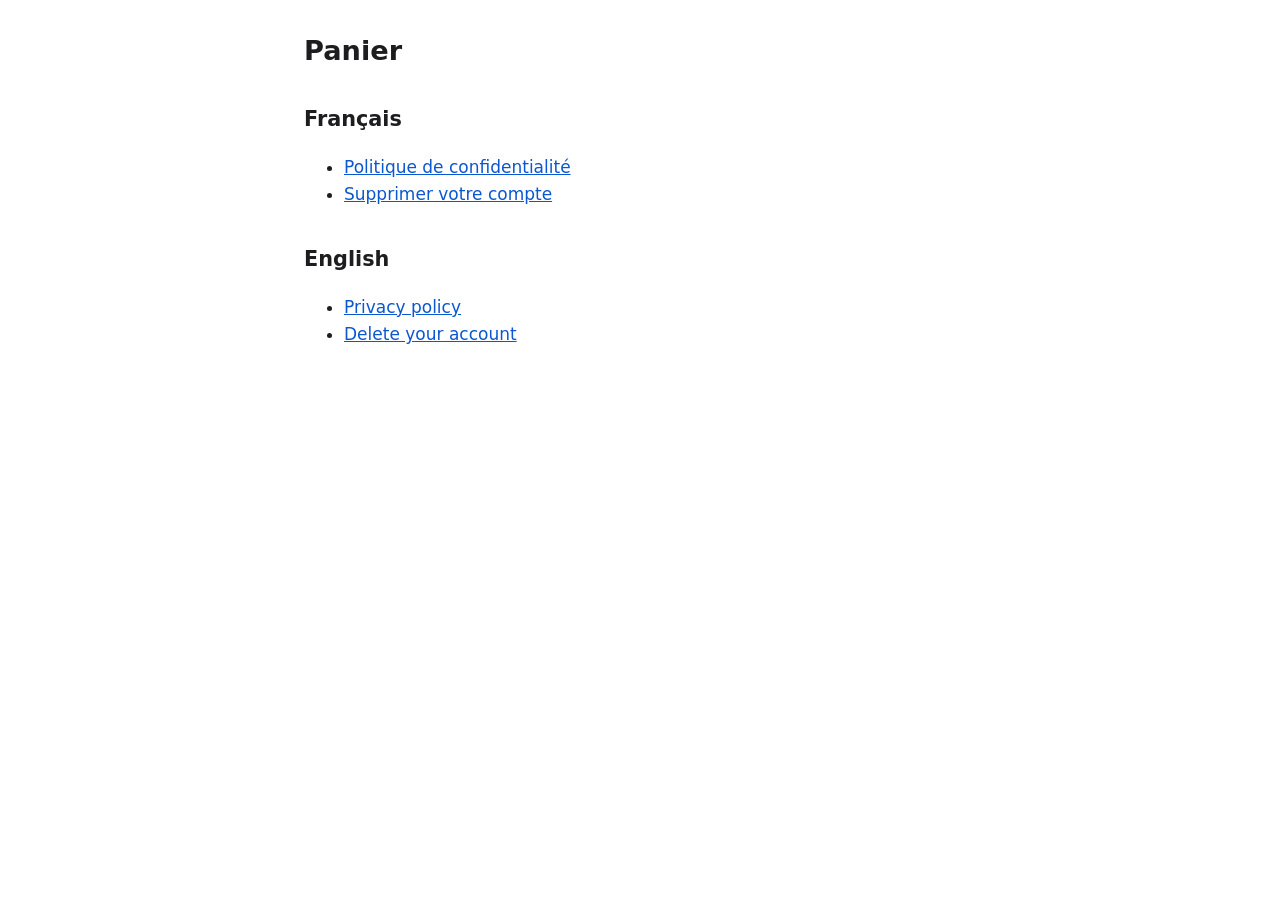
==== index.html @ aef0bb88 "Update the privacy pages" ====
<!doctype html>
<html lang="fr">
<head>
<meta charset="utf-8">
<meta name="viewport" content="width=device-width, initial-scale=1">
<title>Panier</title>
<style>
:root { color-scheme: light dark; --fg: #1d1d1f; --bg: #fff; --muted: #5f6368; --link: #0b57d0; }
@media (prefers-color-scheme: dark) { :root { --fg: #e8eaed; --bg: #1b1b1d; --muted: #a0a4a8; --link: #8ab4f8; } }
body { background: var(--bg); color: var(--fg); font: 17px/1.6 system-ui, sans-serif;
       max-width: 42rem; margin: 0 auto; padding: 1rem 16px 4rem; }
a { color: var(--link); }
nav { color: var(--muted); font-size: 15px; margin-bottom: 1.5rem; }
h1 { font-size: 1.7rem; line-height: 1.25; }
h2 { font-size: 1.3rem; margin-top: 2.2rem; }
h3 { font-size: 1.1rem; margin-top: 1.6rem; }
</style>
</head>
<body>
<main>
<h1>Panier</h1>
<h2>Français</h2>
<ul>
<li><a href="privacy-policy.html">Politique de confidentialité</a></li>
<li><a href="account-deletion.html">Supprimer votre compte</a></li>
</ul>
<h2>English</h2>
<ul>
<li><a href="privacy-policy.en.html">Privacy policy</a></li>
<li><a href="account-deletion.en.html">Delete your account</a></li>
</ul>
</main>
</body>
</html>
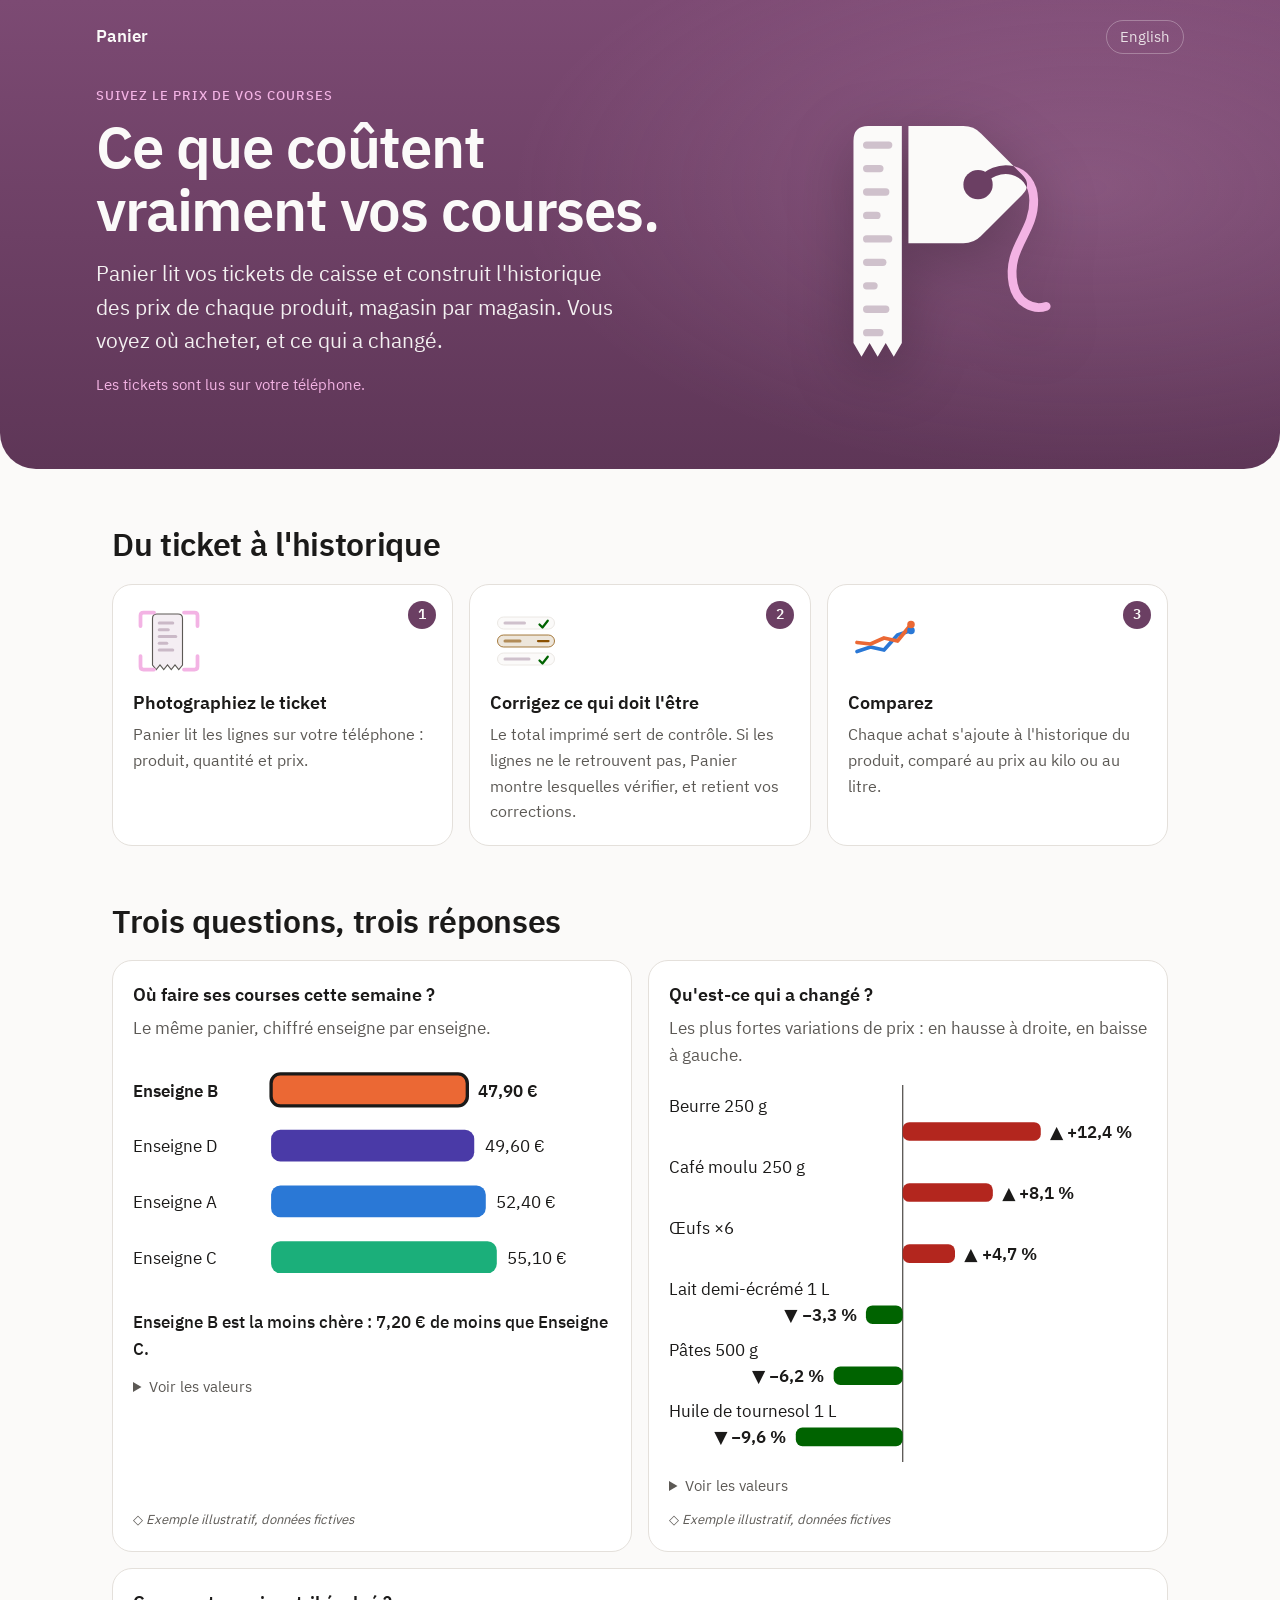
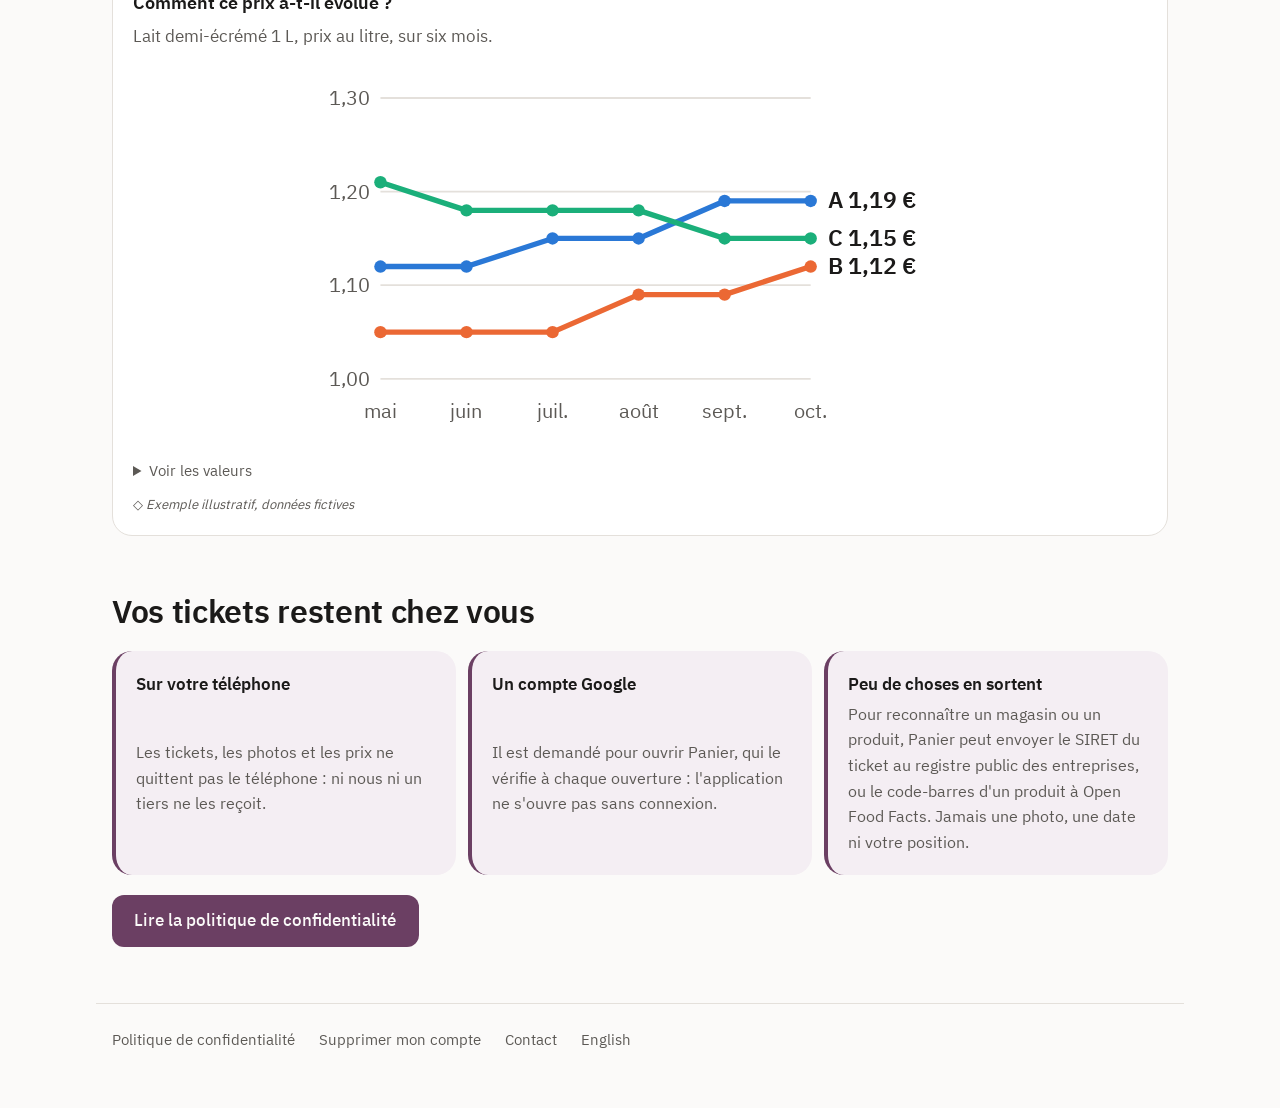
==== commit c8b76896: "Update the privacy pages" ====
--- a/index.html
+++ b/index.html
@@ -3,32 +3,44 @@
 <head>
 <meta charset="utf-8">
 <meta name="viewport" content="width=device-width, initial-scale=1">
-<title>Panier</title>
-<style>
-:root { color-scheme: light dark; --fg: #1d1d1f; --bg: #fff; --muted: #5f6368; --link: #0b57d0; }
-@media (prefers-color-scheme: dark) { :root { --fg: #e8eaed; --bg: #1b1b1d; --muted: #a0a4a8; --link: #8ab4f8; } }
-body { background: var(--bg); color: var(--fg); font: 17px/1.6 system-ui, sans-serif;
-       max-width: 42rem; margin: 0 auto; padding: 1rem 16px 4rem; }
-a { color: var(--link); }
-nav { color: var(--muted); font-size: 15px; margin-bottom: 1.5rem; }
-h1 { font-size: 1.7rem; line-height: 1.25; }
-h2 { font-size: 1.3rem; margin-top: 2.2rem; }
-h3 { font-size: 1.1rem; margin-top: 1.6rem; }
-</style>
+<title>Panier — ce que coûtent vraiment vos courses</title>
+<meta name="description" content="Panier lit vos tickets de caisse et construit l&#x27;historique des prix de chaque produit, magasin par magasin.">
+<meta name="theme-color" content="#6B3F63">
+<meta property="og:title" content="Panier — ce que coûtent vraiment vos courses">
+<meta property="og:description" content="Panier lit vos tickets de caisse et construit l&#x27;historique des prix de chaque produit, magasin par magasin.">
+<meta property="og:image" content="https://kaviniprod.github.io/panier-privacy/icon-512.png">
+<link rel="icon" href="favicon.svg" type="image/svg+xml">
+<link rel="apple-touch-icon" href="icon-512.png">
+<link rel="stylesheet" href="home.css">
 </head>
 <body>
-<main>
-<h1>Panier</h1>
-<h2>Français</h2>
-<ul>
-<li><a href="privacy-policy.html">Politique de confidentialité</a></li>
-<li><a href="account-deletion.html">Supprimer votre compte</a></li>
-</ul>
-<h2>English</h2>
-<ul>
-<li><a href="privacy-policy.en.html">Privacy policy</a></li>
-<li><a href="account-deletion.en.html">Delete your account</a></li>
-</ul>
+<a class="skip" href="#main">Aller au contenu</a>
+<header class="hero">
+<nav class="top"><span class="brand">Panier</span><a href="index.en.html" hreflang="en">English</a></nav>
+<div class="hero-grid">
+<div>
+<p class="eyebrow">Suivez le prix de vos courses</p>
+<h1>Ce que coûtent vraiment vos courses.</h1>
+<p class="lead">Panier lit vos tickets de caisse et construit l&#x27;historique des prix de chaque produit, magasin par magasin. Vous voyez où acheter, et ce qui a changé.</p>
+<p class="hero-note">Les tickets sont lus sur votre téléphone.</p>
+</div>
+<div class="hero-mark"><svg role="img" aria-label="Panier" class="mark" xmlns="http://www.w3.org/2000/svg" viewBox="300 262 424 500"><defs></defs><clipPath id="tag"><path d="M450 208 H600 Q628 208 648 228 L760 340 Q788 368 760 396 L648 508 Q628 528 600 528 H450 Z"/></clipPath><g transform="translate(512 512) scale(0.73) translate(-570 -523)"><path d="M640 368 C 690 300, 790 318, 792 410 C 794 500, 716 540, 736 640 C 746 690, 790 712, 826 700" fill="none" stroke="#F3B3E4" stroke-width="24" stroke-linecap="round"/><path d="M450 208 H600 Q628 208 648 228 L760 340 Q788 368 760 396 L648 508 Q628 528 600 528 H450 Z" fill="#FBFAF9"/><path d="M300 248 Q300 208 340 208 H432 V800 L410 838 L388 800 L366 838 L344 800 L322 838 L300 800 Z" fill="#FBFAF9"/><rect x="326" y="250" width="80" height="20" rx="10" fill="#6B3F63" opacity=".3"/><rect x="326" y="314" width="56" height="20" rx="10" fill="#6B3F63" opacity=".3"/><rect x="326" y="378" width="72" height="20" rx="10" fill="#6B3F63" opacity=".3"/><rect x="326" y="442" width="48" height="20" rx="10" fill="#6B3F63" opacity=".3"/><rect x="326" y="506" width="80" height="20" rx="10" fill="#6B3F63" opacity=".3"/><rect x="326" y="570" width="64" height="20" rx="10" fill="#6B3F63" opacity=".3"/><rect x="326" y="634" width="40" height="20" rx="10" fill="#6B3F63" opacity=".3"/><rect x="326" y="698" width="72" height="20" rx="10" fill="#6B3F63" opacity=".3"/><rect x="326" y="762" width="56" height="20" rx="10" fill="#6B3F63" opacity=".3"/><path d="M640 368 C 690 300, 790 318, 792 410 C 794 500, 716 540, 736 640 C 746 690, 790 712, 826 700" fill="none" stroke="#6B3F63" stroke-width="24" stroke-linecap="round" clip-path="url(#tag)"/><circle cx="640" cy="368" r="40" fill="#6B3F63"/></g></svg>
+</div>
+</div>
+</header>
+<main id="main">
+<section aria-labelledby="steps"><h2 id="steps">Du ticket à l&#x27;historique</h2><ol class="steps"><li class="card step"><svg viewBox="0 0 96 96" aria-hidden="true" class="icon"><path d="M26 18 Q26 12 32 12 H60 Q66 12 66 18 V80 L61 86 L56 80 L51 86 L46 80 L41 86 L36 80 L31 86 L26 80 Z" fill="var(--tint)" stroke="var(--muted)" stroke-width="1.5"/><rect x="33" y="22" width="22" height="4" rx="2" fill="var(--plum)" opacity=".3"/><rect x="33" y="31" width="16" height="4" rx="2" fill="var(--plum)" opacity=".3"/><rect x="33" y="40" width="26" height="4" rx="2" fill="var(--plum)" opacity=".3"/><rect x="33" y="49" width="14" height="4" rx="2" fill="var(--plum)" opacity=".3"/><rect x="33" y="58" width="22" height="4" rx="2" fill="var(--plum)" opacity=".3"/><path d="M10 28 V14 Q10 10 14 10 H28 M68 10 H82 Q86 10 86 14 V28 M86 68 V82 Q86 86 82 86 H68 M28 86 H14 Q10 86 10 82 V68" fill="none" stroke="var(--pink)" stroke-width="5" stroke-linecap="round"/></svg><h3>Photographiez le ticket</h3><p>Panier lit les lignes sur votre téléphone : produit, quantité et prix.</p></li><li class="card step"><svg viewBox="0 0 96 96" aria-hidden="true" class="icon"><rect x="10" y="16" width="76" height="16" rx="8" fill="var(--paper)" stroke="var(--line)"/><rect x="18" y="22" width="30" height="4" rx="2" fill="var(--plum)" opacity=".3"/><rect x="10" y="40" width="76" height="16" rx="8" fill="var(--warnwash)" stroke="var(--warn)"/><rect x="18" y="46" width="24" height="4" rx="2" fill="var(--warn)" opacity=".6"/><rect x="10" y="64" width="76" height="16" rx="8" fill="var(--paper)" stroke="var(--line)"/><rect x="18" y="70" width="36" height="4" rx="2" fill="var(--plum)" opacity=".3"/><path d="M66 26 L70 30 L77 21 M66 74 L70 78 L77 69" fill="none" stroke="var(--fall)" stroke-width="3" stroke-linecap="round" stroke-linejoin="round"/><path d="M64 48 H78" stroke="var(--warn)" stroke-width="3" stroke-linecap="round"/></svg><h3>Corrigez ce qui doit l&#x27;être</h3><p>Le total imprimé sert de contrôle. Si les lignes ne le retrouvent pas, Panier montre lesquelles vérifier, et retient vos corrections.</p></li><li class="card step"><svg viewBox="0 0 96 96" aria-hidden="true" class="icon"><line x1="10" x2="86" y1="76" y2="76" class="grid"/><polyline points="12,62 30,56 48,60 66,40 84,34" fill="none" stroke="var(--s0)" stroke-width="5" stroke-linecap="round" stroke-linejoin="round"/><polyline points="12,50 30,52 48,44 66,48 84,26" fill="none" stroke="var(--s1)" stroke-width="5" stroke-linecap="round" stroke-linejoin="round"/><circle cx="84" cy="34" r="5" fill="var(--s0)"/><circle cx="84" cy="26" r="5" fill="var(--s1)"/></svg><h3>Comparez</h3><p>Chaque achat s&#x27;ajoute à l&#x27;historique du produit, comparé au prix au kilo ou au litre.</p></li></ol></section>
+<section aria-labelledby="charts"><h2 id="charts">Trois questions, trois réponses</h2>
+<div class="charts">
+<article class="card chart-card" id="basket"><h3>Où faire ses courses cette semaine ?</h3><p class="muted">Le même panier, chiffré enseigne par enseigne.</p><svg viewBox="0 0 360 180" role="img" aria-labelledby="t-basket" class="chart"><title id="t-basket">Barres horizontales : prix d&#x27;un même panier par enseigne. Enseigne B 47,90 € (la moins chère); Enseigne D 49,60 €; Enseigne A 52,40 €; Enseigne C 55,10 €.</title><g class="bar" style="--i:0"><text x="0" y="29" class="lab strong">Enseigne B</text><rect x="104" y="12" width="147.8" height="24" rx="7" fill="var(--s1)" class="best"/><text x="259.8" y="29" class="val strong">47,90 €</text></g><g class="bar" style="--i:1"><text x="0" y="71" class="lab">Enseigne D</text><rect x="104" y="54" width="153.0" height="24" rx="7" fill="var(--s3)"/><text x="265.0" y="71" class="val">49,60 €</text></g><g class="bar" style="--i:2"><text x="0" y="113" class="lab">Enseigne A</text><rect x="104" y="96" width="161.7" height="24" rx="7" fill="var(--s0)"/><text x="273.7" y="113" class="val">52,40 €</text></g><g class="bar" style="--i:3"><text x="0" y="155" class="lab">Enseigne C</text><rect x="104" y="138" width="170.0" height="24" rx="7" fill="var(--s2)"/><text x="282.0" y="155" class="val">55,10 €</text></g></svg><p class="gap">Enseigne B est la moins chère : 7,20 € de moins que Enseigne C.</p><details><summary>Voir les valeurs</summary><ul class="values"><li>Enseigne B 47,90 € (la moins chère)</li><li>Enseigne D 49,60 €</li><li>Enseigne A 52,40 €</li><li>Enseigne C 55,10 €</li></ul></details><p class="sample">Exemple illustratif, données fictives</p></article>
+<article class="card chart-card" id="movers"><h3>Qu&#x27;est-ce qui a changé ?</h3><p class="muted">Les plus fortes variations de prix : en hausse à droite, en baisse à gauche.</p><svg viewBox="0 0 360 284" role="img" aria-labelledby="t-movers" class="chart"><title id="t-movers">Barres divergentes : variation de prix par produit. Beurre 250 g +12,4 % (hausse); Café moulu 250 g +8,1 % (hausse); Œufs ×6 +4,7 % (hausse); Lait demi-écrémé 1 L −3,3 % (baisse); Pâtes 500 g −6,2 % (baisse); Huile de tournesol 1 L −9,6 % (baisse).</title><line x1="176" x2="176" y1="0" y2="284" class="grid axisline"/><g class="bar" style="--i:0"><text x="0" y="20" class="lab">Beurre 250 g</text><rect x="176" y="28" width="104.0" height="14" rx="5" fill="var(--rise)"/><text x="287.0" y="40" class="val strong" text-anchor="start" fill="var(--rise)">▲ +12,4 %</text></g><g class="bar" style="--i:1"><text x="0" y="66" class="lab">Café moulu 250 g</text><rect x="176" y="74" width="67.9" height="14" rx="5" fill="var(--rise)"/><text x="250.9" y="86" class="val strong" text-anchor="start" fill="var(--rise)">▲ +8,1 %</text></g><g class="bar" style="--i:2"><text x="0" y="112" class="lab">Œufs ×6</text><rect x="176" y="120" width="39.4" height="14" rx="5" fill="var(--rise)"/><text x="222.4" y="132" class="val strong" text-anchor="start" fill="var(--rise)">▲ +4,7 %</text></g><g class="bar" style="--i:3"><text x="0" y="158" class="lab">Lait demi-écrémé 1 L</text><rect x="148.3" y="166" width="27.7" height="14" rx="5" fill="var(--fall)"/><text x="141.3" y="178" class="val strong" text-anchor="end" fill="var(--fall)">▼ −3,3 %</text></g><g class="bar" style="--i:4"><text x="0" y="204" class="lab">Pâtes 500 g</text><rect x="124.0" y="212" width="52.0" height="14" rx="5" fill="var(--fall)"/><text x="117.0" y="224" class="val strong" text-anchor="end" fill="var(--fall)">▼ −6,2 %</text></g><g class="bar" style="--i:5"><text x="0" y="250" class="lab">Huile de tournesol 1 L</text><rect x="95.5" y="258" width="80.5" height="14" rx="5" fill="var(--fall)"/><text x="88.5" y="270" class="val strong" text-anchor="end" fill="var(--fall)">▼ −9,6 %</text></g></svg><details><summary>Voir les valeurs</summary><ul class="values"><li>Beurre 250 g +12,4 % (hausse)</li><li>Café moulu 250 g +8,1 % (hausse)</li><li>Œufs ×6 +4,7 % (hausse)</li><li>Lait demi-écrémé 1 L −3,3 % (baisse)</li><li>Pâtes 500 g −6,2 % (baisse)</li><li>Huile de tournesol 1 L −9,6 % (baisse)</li></ul></details><p class="sample">Exemple illustratif, données fictives</p></article>
+<article class="card chart-card" id="history"><h3>Comment ce prix a-t-il évolué ?</h3><p class="muted">Lait demi-écrémé 1 L, prix au litre, sur six mois.</p><svg viewBox="0 0 360 214" role="img" aria-labelledby="t-history" class="chart"><title id="t-history">Courbes : Lait demi-écrémé 1 L, prix au litre par mois, pour trois enseignes. Enseigne A : mai 1,12, juin 1,12, juil. 1,15, août 1,15, sept. 1,19, oct. 1,19; Enseigne B : mai 1,05, juin 1,05, juil. 1,05, août 1,09, sept. 1,09, oct. 1,12; Enseigne C : mai 1,21, juin 1,18, juil. 1,18, août 1,18, sept. 1,15, oct. 1,15.</title><line x1="34" x2="276" y1="176.0" y2="176.0" class="grid"/><text x="28" y="180.0" class="axis" text-anchor="end">1,00</text><line x1="34" x2="276" y1="123.3" y2="123.3" class="grid"/><text x="28" y="127.3" class="axis" text-anchor="end">1,10</text><line x1="34" x2="276" y1="70.7" y2="70.7" class="grid"/><text x="28" y="74.7" class="axis" text-anchor="end">1,20</text><line x1="34" x2="276" y1="18.0" y2="18.0" class="grid"/><text x="28" y="22.0" class="axis" text-anchor="end">1,30</text><text x="34.0" y="198" class="axis" text-anchor="middle">mai</text><text x="82.4" y="198" class="axis" text-anchor="middle">juin</text><text x="130.8" y="198" class="axis" text-anchor="middle">juil.</text><text x="179.2" y="198" class="axis" text-anchor="middle">août</text><text x="227.6" y="198" class="axis" text-anchor="middle">sept.</text><text x="276.0" y="198" class="axis" text-anchor="middle">oct.</text><g class="line" style="--i:0"><polyline points="34.0,112.8 82.4,112.8 130.8,97.0 179.2,97.0 227.6,75.9 276.0,75.9" fill="none" stroke="var(--s0)" stroke-width="3" stroke-linejoin="round" stroke-linecap="round"/><circle cx="34.0" cy="112.8" r="3.5" fill="var(--s0)"/><circle cx="82.4" cy="112.8" r="3.5" fill="var(--s0)"/><circle cx="130.8" cy="97.0" r="3.5" fill="var(--s0)"/><circle cx="179.2" cy="97.0" r="3.5" fill="var(--s0)"/><circle cx="227.6" cy="75.9" r="3.5" fill="var(--s0)"/><circle cx="276.0" cy="75.9" r="3.5" fill="var(--s0)"/></g><g class="line" style="--i:1"><polyline points="34.0,149.7 82.4,149.7 130.8,149.7 179.2,128.6 227.6,128.6 276.0,112.8" fill="none" stroke="var(--s1)" stroke-width="3" stroke-linejoin="round" stroke-linecap="round"/><circle cx="34.0" cy="149.7" r="3.5" fill="var(--s1)"/><circle cx="82.4" cy="149.7" r="3.5" fill="var(--s1)"/><circle cx="130.8" cy="149.7" r="3.5" fill="var(--s1)"/><circle cx="179.2" cy="128.6" r="3.5" fill="var(--s1)"/><circle cx="227.6" cy="128.6" r="3.5" fill="var(--s1)"/><circle cx="276.0" cy="112.8" r="3.5" fill="var(--s1)"/></g><g class="line" style="--i:2"><polyline points="34.0,65.4 82.4,81.2 130.8,81.2 179.2,81.2 227.6,97.0 276.0,97.0" fill="none" stroke="var(--s2)" stroke-width="3" stroke-linejoin="round" stroke-linecap="round"/><circle cx="34.0" cy="65.4" r="3.5" fill="var(--s2)"/><circle cx="82.4" cy="81.2" r="3.5" fill="var(--s2)"/><circle cx="130.8" cy="81.2" r="3.5" fill="var(--s2)"/><circle cx="179.2" cy="81.2" r="3.5" fill="var(--s2)"/><circle cx="227.6" cy="97.0" r="3.5" fill="var(--s2)"/><circle cx="276.0" cy="97.0" r="3.5" fill="var(--s2)"/></g><text x="286" y="79.9" class="lab strong" fill="var(--s0)">A 1,19 €</text><text x="286" y="101.0" class="lab strong" fill="var(--s2)">C 1,15 €</text><text x="286" y="116.8" class="lab strong" fill="var(--s1)">B 1,12 €</text></svg><details><summary>Voir les valeurs</summary><ul class="values"><li>Enseigne A : mai 1,12, juin 1,12, juil. 1,15, août 1,15, sept. 1,19, oct. 1,19</li><li>Enseigne B : mai 1,05, juin 1,05, juil. 1,05, août 1,09, sept. 1,09, oct. 1,12</li><li>Enseigne C : mai 1,21, juin 1,18, juil. 1,18, août 1,18, sept. 1,15, oct. 1,15</li></ul></details><p class="sample">Exemple illustratif, données fictives</p></article>
+</div></section>
+<section aria-labelledby="privacy" class="privacy"><h2 id="privacy">Vos tickets restent chez vous</h2>
+<ul class="privacy-list"><li><strong>Sur votre téléphone</strong><span>Les tickets, les photos et les prix ne quittent pas le téléphone : ni nous ni un tiers ne les reçoit.</span></li><li><strong>Un compte Google</strong><span>Il est demandé pour ouvrir Panier, qui le vérifie à chaque ouverture : l&#x27;application ne s&#x27;ouvre pas sans connexion.</span></li><li><strong>Peu de choses en sortent</strong><span>Pour reconnaître un magasin ou un produit, Panier peut envoyer le SIRET du ticket au registre public des entreprises, ou le code-barres d&#x27;un produit à Open Food Facts. Jamais une photo, une date ni votre position.</span></li></ul>
+<p><a class="button" href="privacy-policy.html">Lire la politique de confidentialité</a></p></section>
 </main>
+<footer><a href="privacy-policy.html">Politique de confidentialité</a><a href="account-deletion.html">Supprimer mon compte</a>
+<a href="mailto:contact.kavini@gmail.com">Contact</a><a href="index.en.html" hreflang="en">English</a></footer>
 </body>
 </html>
--- a/home.css
+++ b/home.css
@@ -0,0 +1,114 @@
+/* Panier's home page. Colours are lib/theme.dart's (PanierColors, light and dark
+   each chosen against their own ground) and the logo's plum; the type is the
+   IBM Plex the app bundles, served from this folder. */
+@font-face { font-family: "IBM Plex Sans"; font-weight: 400; font-display: swap; src: url("fonts/IBMPlexSans-Regular.ttf") format("truetype"); }
+@font-face { font-family: "IBM Plex Sans"; font-weight: 500; font-display: swap; src: url("fonts/IBMPlexSans-Medium.ttf") format("truetype"); }
+@font-face { font-family: "IBM Plex Sans"; font-weight: 600; font-display: swap; src: url("fonts/IBMPlexSans-SemiBold.ttf") format("truetype"); }
+
+:root {
+  color-scheme: light dark;
+  --bg: #FBFAF9; --card: #FFFFFF; --text: #1B1A19; --muted: #5C5955; --line: #E4E0DB;
+  --plum: #6B3F63; --plum-top: #7C4A73; --plum-bottom: #5E3657; --pink: #F3B3E4; --paper: #FBFAF9;
+  --rise: #B3261E; --fall: #006300; --warn: #8A5000; --warnwash: #EDE6DB;
+  --s0: #2A78D6; --s1: #EB6834; --s2: #1BAF7A; --s3: #4A3AA7;
+  --tint: #F4EEF3;
+}
+@media (prefers-color-scheme: dark) {
+  :root {
+    --bg: #141413; --card: #1F1F1E; --text: #E8E6E3; --muted: #C4C1BC; --line: #44423F;
+    --rise: #FF8A80; --fall: #4AC94A; --warn: #FFB95C; --warnwash: #30281C;
+    --s0: #3987E5; --s1: #D95926; --s2: #199E70; --s3: #9085E9;
+    --tint: #231D22;
+  }
+}
+
+* { box-sizing: border-box; }
+html { -webkit-text-size-adjust: 100%; }
+body {
+  margin: 0; background: var(--bg); color: var(--text);
+  font: 400 17px/1.6 "IBM Plex Sans", system-ui, sans-serif;
+  font-variant-numeric: tabular-nums;
+}
+a { color: inherit; }
+:focus-visible { outline: 3px solid var(--pink); outline-offset: 3px; border-radius: 4px; }
+.skip { position: absolute; left: 16px; top: -4rem; background: var(--paper); color: var(--plum);
+        padding: .5rem 1rem; border-radius: 8px; z-index: 10; }
+.skip:focus { top: 12px; }
+
+/* --- hero --- */
+.hero {
+  background: radial-gradient(60rem 30rem at 85% 40%, rgba(243, 179, 228, .18), transparent 60%),
+              linear-gradient(180deg, var(--plum-top), var(--plum-bottom));
+  color: var(--paper); border-radius: 0 0 36px 36px; padding: 0 16px 56px;
+}
+.top { max-width: 68rem; margin: 0 auto; padding: 20px 0; display: flex; justify-content: space-between;
+       align-items: center; font-weight: 600; }
+.top a { font-weight: 400; text-decoration: none; opacity: .85; border: 1px solid rgba(251, 250, 249, .35);
+         padding: .25rem .8rem; border-radius: 999px; font-size: 15px; }
+.top a:hover { opacity: 1; }
+.hero-grid { max-width: 68rem; margin: 0 auto; display: grid; gap: 24px; align-items: center; padding-top: 12px; }
+.eyebrow { margin: 0 0 .5rem; color: var(--pink); font-weight: 500; letter-spacing: .08em;
+           text-transform: uppercase; font-size: 13px; }
+h1 { margin: 0 0 1rem; font-weight: 600; line-height: 1.1; letter-spacing: -.02em;
+     font-size: clamp(2.1rem, 6.5vw, 3.6rem); }
+.lead { margin: 0 0 1rem; font-size: clamp(1.05rem, 2.4vw, 1.3rem); max-width: 34rem; opacity: .95; }
+.hero-note { margin: 0; font-size: 15px; color: var(--pink); }
+.hero-mark { justify-self: center; width: min(46%, 15rem); }
+.mark { display: block; width: 100%; height: auto; filter: drop-shadow(0 18px 30px rgba(0, 0, 0, .25)); }
+@media (min-width: 760px) {
+  .hero-grid { grid-template-columns: 1.3fr 1fr; }
+  .hero { padding-bottom: 72px; }
+}
+
+/* --- body --- */
+main, footer { max-width: 68rem; margin: 0 auto; padding: 0 16px; }
+section { margin-top: 56px; }
+h2 { font-size: clamp(1.5rem, 3.6vw, 2rem); line-height: 1.2; letter-spacing: -.01em; margin: 0 0 1.25rem; font-weight: 600; }
+h3 { font-size: 1.1rem; margin: 0 0 .35rem; font-weight: 600; }
+.muted { color: var(--muted); margin: 0 0 1rem; }
+.card { background: var(--card); border: 1px solid var(--line); border-radius: 20px; padding: 20px; }
+
+.steps { list-style: none; padding: 0; margin: 0; display: grid; gap: 16px; counter-reset: step; }
+@media (min-width: 760px) { .steps { grid-template-columns: repeat(3, 1fr); } }
+.step { position: relative; counter-increment: step; }
+.step::before {
+  content: counter(step); position: absolute; top: 16px; right: 16px; width: 28px; height: 28px; border-radius: 50%;
+  background: var(--plum); color: var(--paper); font-weight: 600; font-size: 14px; display: grid; place-items: center;
+}
+.step p { margin: 0; color: var(--muted); font-size: 16px; }
+.icon { width: 72px; height: 72px; display: block; margin-bottom: 12px; }
+
+.charts { display: grid; gap: 16px; }
+@media (min-width: 760px) {
+  .charts { grid-template-columns: 1fr 1fr; }
+  #history { grid-column: 1 / -1; }
+}
+.chart-card { display: flex; flex-direction: column; }
+.chart { width: 100%; height: auto; max-width: 34rem; display: block; margin: 0 auto; overflow: visible; }
+#history .chart { max-width: 40rem; }
+.chart text { font-family: inherit; fill: var(--text); font-size: 13px; }
+.chart .axis { fill: var(--muted); font-size: 11.5px; }
+.chart .grid { stroke: var(--line); stroke-width: 1; }
+.chart .axisline { stroke: var(--muted); }
+.chart .strong { font-weight: 600; }
+.chart .best { stroke: var(--text); stroke-width: 2.5; }
+.gap { margin: .75rem 0 0; font-weight: 500; }
+details { margin-top: .75rem; font-size: 15px; }
+summary { cursor: pointer; color: var(--muted); }
+.values { margin: .5rem 0 0; padding-left: 1.2rem; color: var(--muted); }
+.sample { margin: .75rem 0 0; font-size: 13px; color: var(--muted); font-style: italic; }
+.sample::before { content: "\25C7\00a0"; font-style: normal; }
+.chart-card details { margin-bottom: auto; }
+
+.privacy-list { list-style: none; margin: 0 0 1.25rem; padding: 0; display: grid; gap: 12px; }
+@media (min-width: 760px) { .privacy-list { grid-template-columns: repeat(3, 1fr); } }
+.privacy-list li { background: var(--tint); border-radius: 20px; padding: 20px; border-left: 4px solid var(--plum); display: grid; gap: 4px; }
+.privacy-list span { color: var(--muted); font-size: 16px; }
+.button { display: inline-block; background: var(--plum); color: var(--paper); text-decoration: none; font-weight: 500;
+          padding: .75rem 1.4rem; border-radius: 12px; }
+.button:hover { filter: brightness(1.12); }
+
+footer { display: flex; flex-wrap: wrap; gap: 8px 24px; padding-top: 24px; padding-bottom: 56px; margin-top: 56px;
+         border-top: 1px solid var(--line); font-size: 15px; color: var(--muted); }
+footer a { text-decoration: none; }
+footer a:hover { text-decoration: underline; }
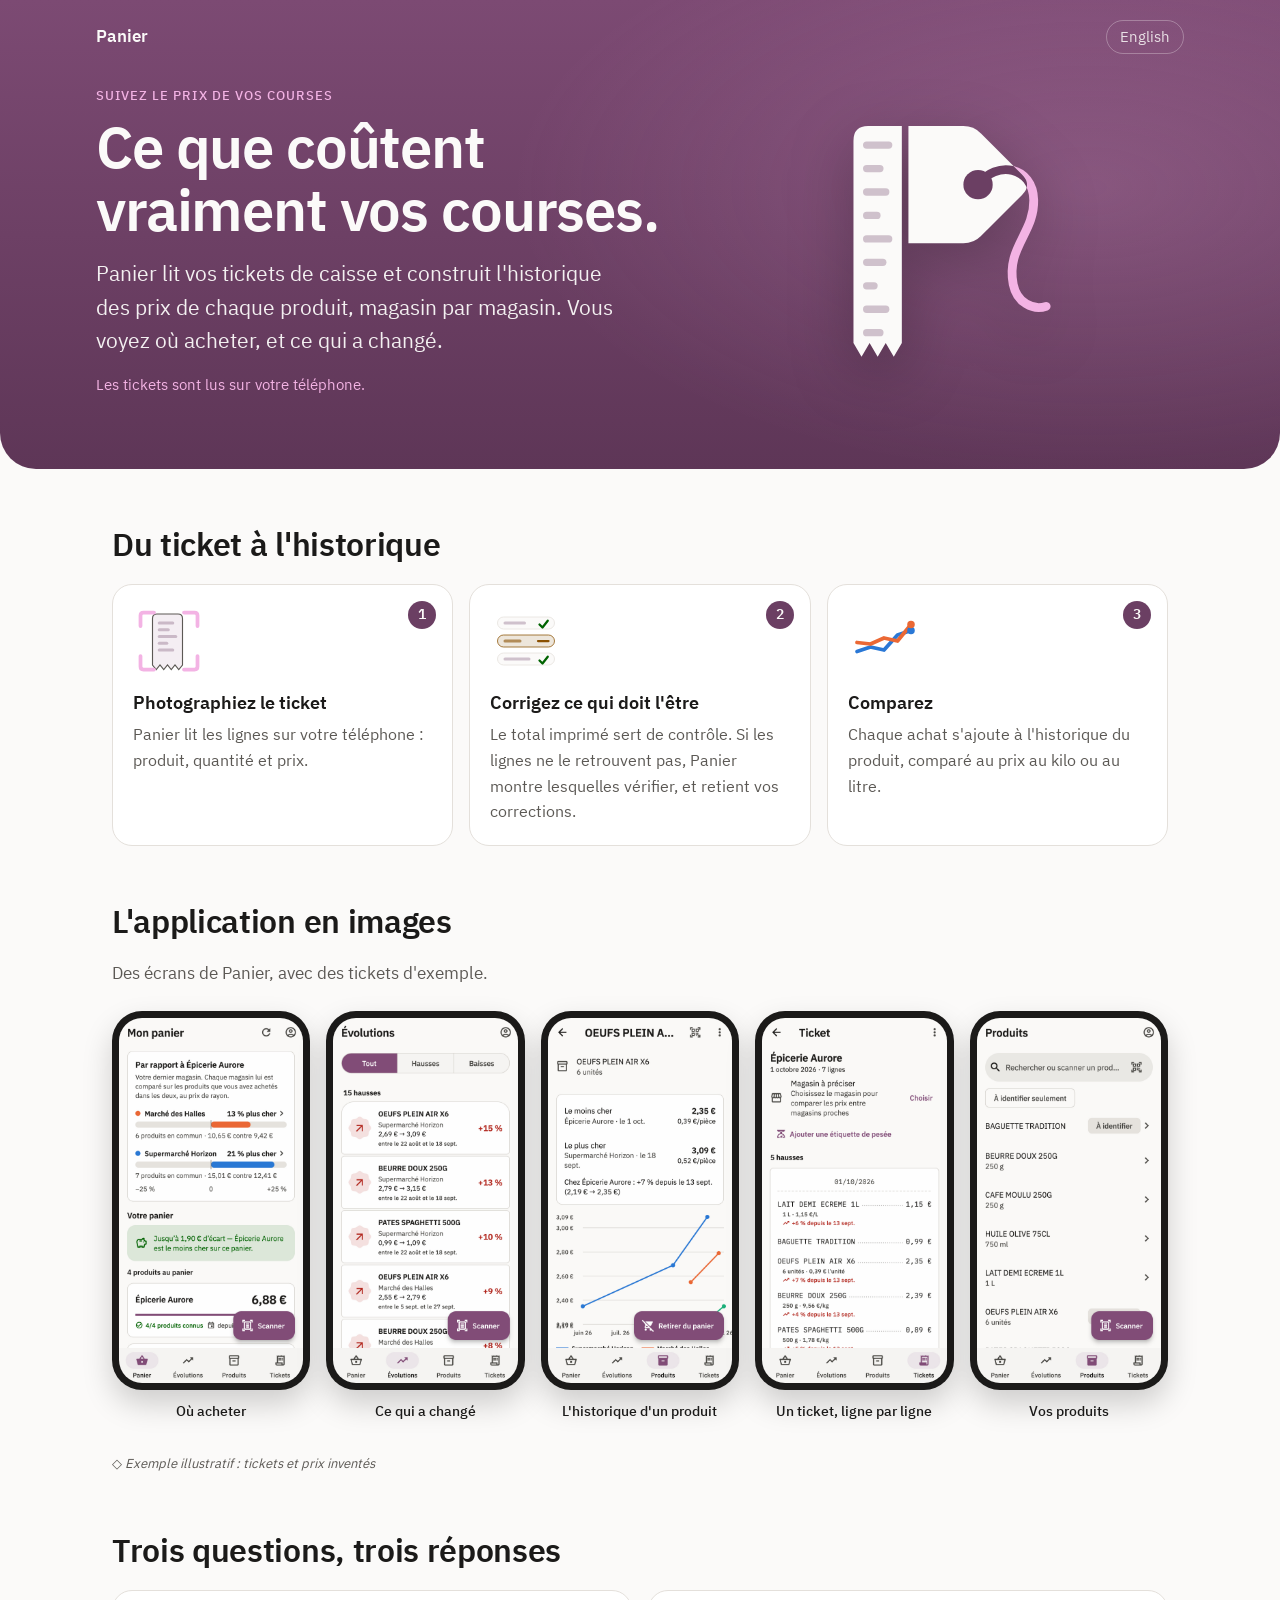
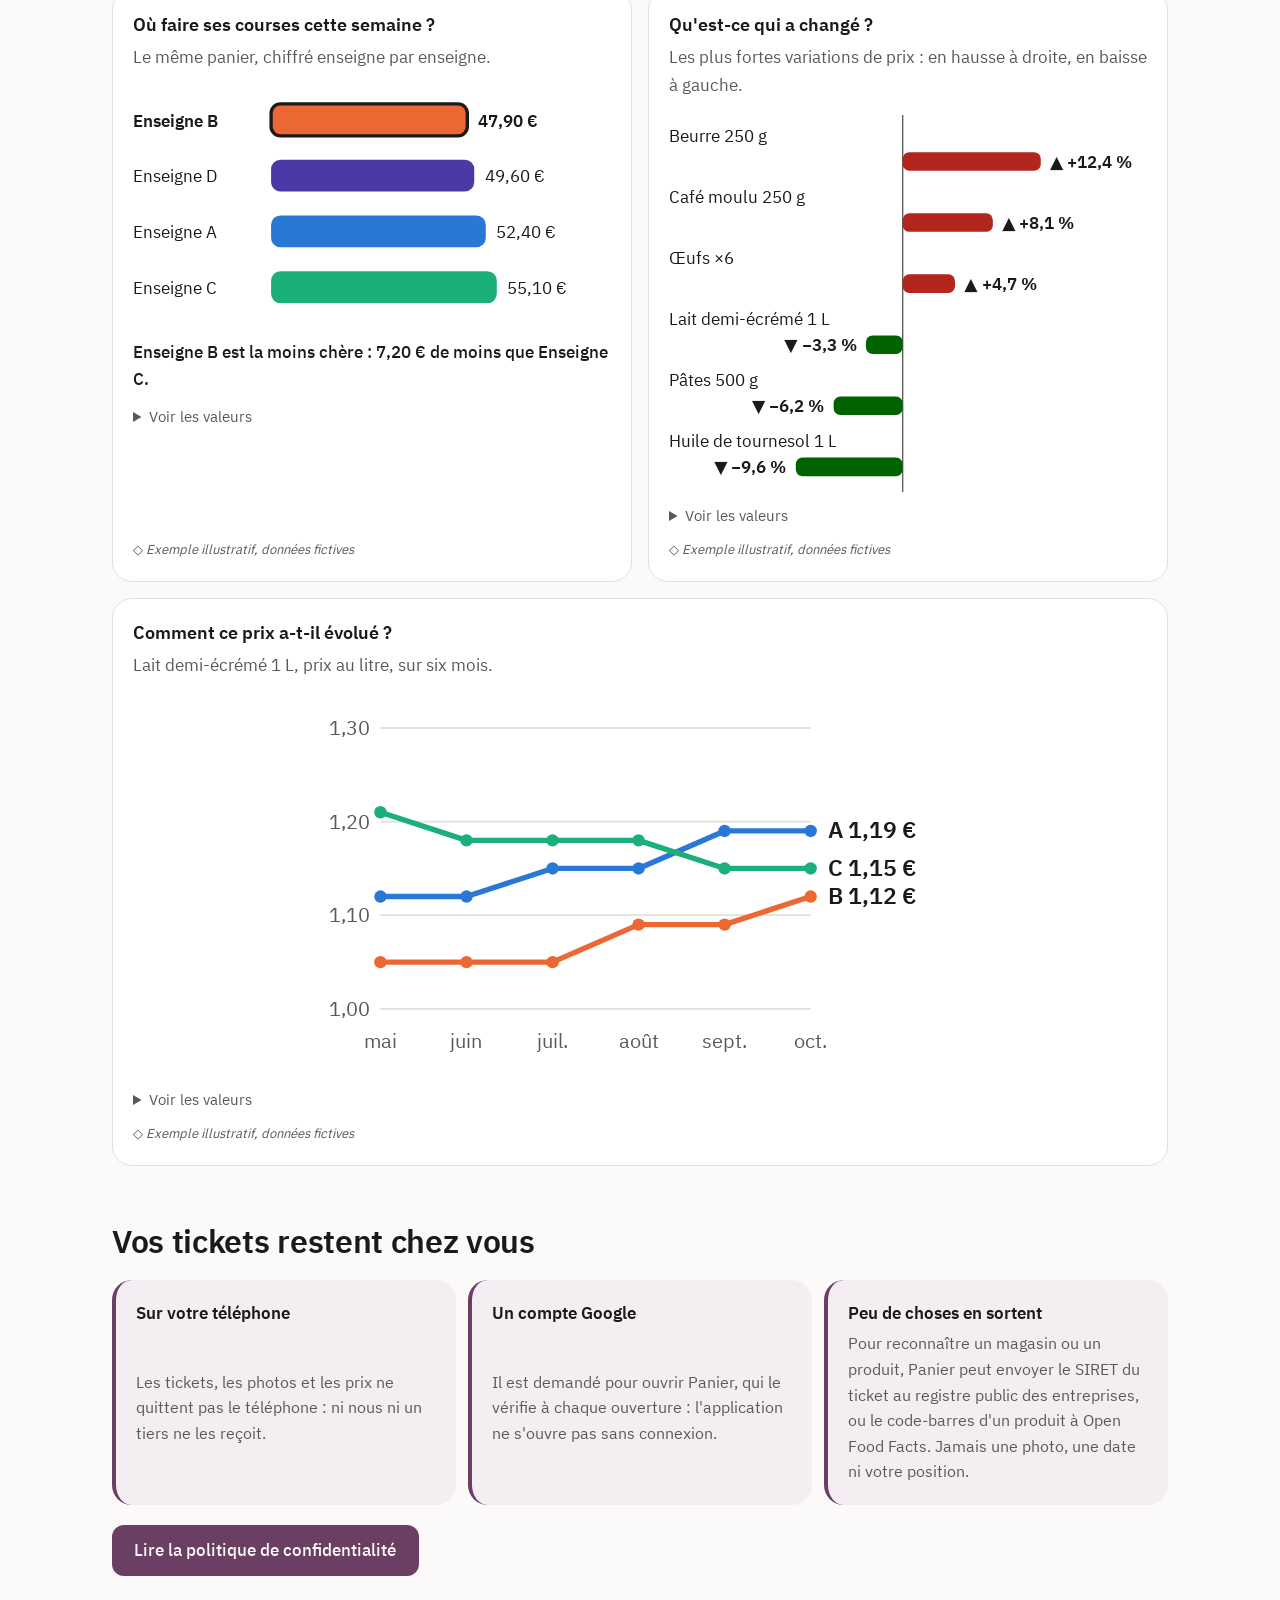
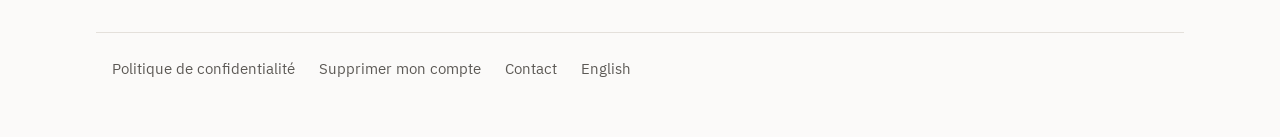
==== commit 349de21b: "Update the privacy pages" ====
--- a/index.html
+++ b/index.html
@@ -8,7 +8,9 @@
 <meta name="theme-color" content="#6B3F63">
 <meta property="og:title" content="Panier — ce que coûtent vraiment vos courses">
 <meta property="og:description" content="Panier lit vos tickets de caisse et construit l&#x27;historique des prix de chaque produit, magasin par magasin.">
-<meta property="og:image" content="https://kaviniprod.github.io/panier-privacy/icon-512.png">
+<meta property="og:image" content="https://kaviniprod.github.io/panier-privacy/feature-graphic.png">
+<meta property="og:image:width" content="1024">
+<meta property="og:image:height" content="500">
 <link rel="icon" href="favicon.svg" type="image/svg+xml">
 <link rel="apple-touch-icon" href="icon-512.png">
 <link rel="stylesheet" href="home.css">
@@ -30,6 +32,7 @@
 </header>
 <main id="main">
 <section aria-labelledby="steps"><h2 id="steps">Du ticket à l&#x27;historique</h2><ol class="steps"><li class="card step"><svg viewBox="0 0 96 96" aria-hidden="true" class="icon"><path d="M26 18 Q26 12 32 12 H60 Q66 12 66 18 V80 L61 86 L56 80 L51 86 L46 80 L41 86 L36 80 L31 86 L26 80 Z" fill="var(--tint)" stroke="var(--muted)" stroke-width="1.5"/><rect x="33" y="22" width="22" height="4" rx="2" fill="var(--plum)" opacity=".3"/><rect x="33" y="31" width="16" height="4" rx="2" fill="var(--plum)" opacity=".3"/><rect x="33" y="40" width="26" height="4" rx="2" fill="var(--plum)" opacity=".3"/><rect x="33" y="49" width="14" height="4" rx="2" fill="var(--plum)" opacity=".3"/><rect x="33" y="58" width="22" height="4" rx="2" fill="var(--plum)" opacity=".3"/><path d="M10 28 V14 Q10 10 14 10 H28 M68 10 H82 Q86 10 86 14 V28 M86 68 V82 Q86 86 82 86 H68 M28 86 H14 Q10 86 10 82 V68" fill="none" stroke="var(--pink)" stroke-width="5" stroke-linecap="round"/></svg><h3>Photographiez le ticket</h3><p>Panier lit les lignes sur votre téléphone : produit, quantité et prix.</p></li><li class="card step"><svg viewBox="0 0 96 96" aria-hidden="true" class="icon"><rect x="10" y="16" width="76" height="16" rx="8" fill="var(--paper)" stroke="var(--line)"/><rect x="18" y="22" width="30" height="4" rx="2" fill="var(--plum)" opacity=".3"/><rect x="10" y="40" width="76" height="16" rx="8" fill="var(--warnwash)" stroke="var(--warn)"/><rect x="18" y="46" width="24" height="4" rx="2" fill="var(--warn)" opacity=".6"/><rect x="10" y="64" width="76" height="16" rx="8" fill="var(--paper)" stroke="var(--line)"/><rect x="18" y="70" width="36" height="4" rx="2" fill="var(--plum)" opacity=".3"/><path d="M66 26 L70 30 L77 21 M66 74 L70 78 L77 69" fill="none" stroke="var(--fall)" stroke-width="3" stroke-linecap="round" stroke-linejoin="round"/><path d="M64 48 H78" stroke="var(--warn)" stroke-width="3" stroke-linecap="round"/></svg><h3>Corrigez ce qui doit l&#x27;être</h3><p>Le total imprimé sert de contrôle. Si les lignes ne le retrouvent pas, Panier montre lesquelles vérifier, et retient vos corrections.</p></li><li class="card step"><svg viewBox="0 0 96 96" aria-hidden="true" class="icon"><line x1="10" x2="86" y1="76" y2="76" class="grid"/><polyline points="12,62 30,56 48,60 66,40 84,34" fill="none" stroke="var(--s0)" stroke-width="5" stroke-linecap="round" stroke-linejoin="round"/><polyline points="12,50 30,52 48,44 66,48 84,26" fill="none" stroke="var(--s1)" stroke-width="5" stroke-linecap="round" stroke-linejoin="round"/><circle cx="84" cy="34" r="5" fill="var(--s0)"/><circle cx="84" cy="26" r="5" fill="var(--s1)"/></svg><h3>Comparez</h3><p>Chaque achat s&#x27;ajoute à l&#x27;historique du produit, comparé au prix au kilo ou au litre.</p></li></ol></section>
+<section aria-labelledby="screens"><h2 id="screens">L&#x27;application en images</h2><p class="muted">Des écrans de Panier, avec des tickets d&#x27;exemple.</p><div class="gallery"><figure class="shot"><div class="phone"><img src="screens/panier.png" width="1080" height="2136" alt="Écran Mon panier : chaque magasin comparé au dernier visité, en écart de prix." loading="lazy" decoding="async"></div><figcaption>Où acheter</figcaption></figure><figure class="shot"><div class="phone"><img src="screens/evolutions.png" width="1080" height="2136" alt="Écran Évolutions : la liste des hausses de prix, avec l&#x27;ancien et le nouveau prix." loading="lazy" decoding="async"></div><figcaption>Ce qui a changé</figcaption></figure><figure class="shot"><div class="phone"><img src="screens/produit_detail.png" width="1080" height="2136" alt="Fiche d&#x27;un produit : le moins cher, le plus cher et la courbe de prix par magasin." loading="lazy" decoding="async"></div><figcaption>L&#x27;historique d&#x27;un produit</figcaption></figure><figure class="shot"><div class="phone"><img src="screens/ticket_detail.png" width="1080" height="2136" alt="Détail d&#x27;un ticket, ligne par ligne, avec les hausses depuis l&#x27;achat précédent." loading="lazy" decoding="async"></div><figcaption>Un ticket, ligne par ligne</figcaption></figure><figure class="shot"><div class="phone"><img src="screens/produits.png" width="1080" height="2136" alt="Écran Produits : les produits reconnus sur les tickets." loading="lazy" decoding="async"></div><figcaption>Vos produits</figcaption></figure></div><p class="sample">Exemple illustratif : tickets et prix inventés</p></section>
 <section aria-labelledby="charts"><h2 id="charts">Trois questions, trois réponses</h2>
 <div class="charts">
 <article class="card chart-card" id="basket"><h3>Où faire ses courses cette semaine ?</h3><p class="muted">Le même panier, chiffré enseigne par enseigne.</p><svg viewBox="0 0 360 180" role="img" aria-labelledby="t-basket" class="chart"><title id="t-basket">Barres horizontales : prix d&#x27;un même panier par enseigne. Enseigne B 47,90 € (la moins chère); Enseigne D 49,60 €; Enseigne A 52,40 €; Enseigne C 55,10 €.</title><g class="bar" style="--i:0"><text x="0" y="29" class="lab strong">Enseigne B</text><rect x="104" y="12" width="147.8" height="24" rx="7" fill="var(--s1)" class="best"/><text x="259.8" y="29" class="val strong">47,90 €</text></g><g class="bar" style="--i:1"><text x="0" y="71" class="lab">Enseigne D</text><rect x="104" y="54" width="153.0" height="24" rx="7" fill="var(--s3)"/><text x="265.0" y="71" class="val">49,60 €</text></g><g class="bar" style="--i:2"><text x="0" y="113" class="lab">Enseigne A</text><rect x="104" y="96" width="161.7" height="24" rx="7" fill="var(--s0)"/><text x="273.7" y="113" class="val">52,40 €</text></g><g class="bar" style="--i:3"><text x="0" y="155" class="lab">Enseigne C</text><rect x="104" y="138" width="170.0" height="24" rx="7" fill="var(--s2)"/><text x="282.0" y="155" class="val">55,10 €</text></g></svg><p class="gap">Enseigne B est la moins chère : 7,20 € de moins que Enseigne C.</p><details><summary>Voir les valeurs</summary><ul class="values"><li>Enseigne B 47,90 € (la moins chère)</li><li>Enseigne D 49,60 €</li><li>Enseigne A 52,40 €</li><li>Enseigne C 55,10 €</li></ul></details><p class="sample">Exemple illustratif, données fictives</p></article>
--- a/home.css
+++ b/home.css
@@ -112,3 +112,16 @@
          border-top: 1px solid var(--line); font-size: 15px; color: var(--muted); }
 footer a { text-decoration: none; }
 footer a:hover { text-decoration: underline; }
+
+/* --- screenshots --- */
+.gallery { display: flex; gap: 20px; overflow-x: auto; scroll-snap-type: x mandatory; padding: 8px 4px 20px;
+           margin: 0 -4px; -webkit-overflow-scrolling: touch; }
+.shot { flex: 0 0 min(68vw, 15rem); margin: 0; scroll-snap-align: center; text-align: center; }
+.phone { background: #1B1A19; border-radius: 30px; padding: 7px; box-shadow: 0 14px 30px rgba(0, 0, 0, .18); }
+.phone img { display: block; width: 100%; height: auto; border-radius: 23px; background: var(--card); }
+.shot figcaption { margin-top: 10px; font-weight: 500; font-size: 15px; }
+@media (min-width: 960px) {
+  .gallery { display: grid; grid-auto-flow: column; grid-auto-columns: 1fr; overflow: visible; gap: 16px; }
+  .shot { flex: none; }
+  .shot figcaption { font-size: 14px; }
+}
